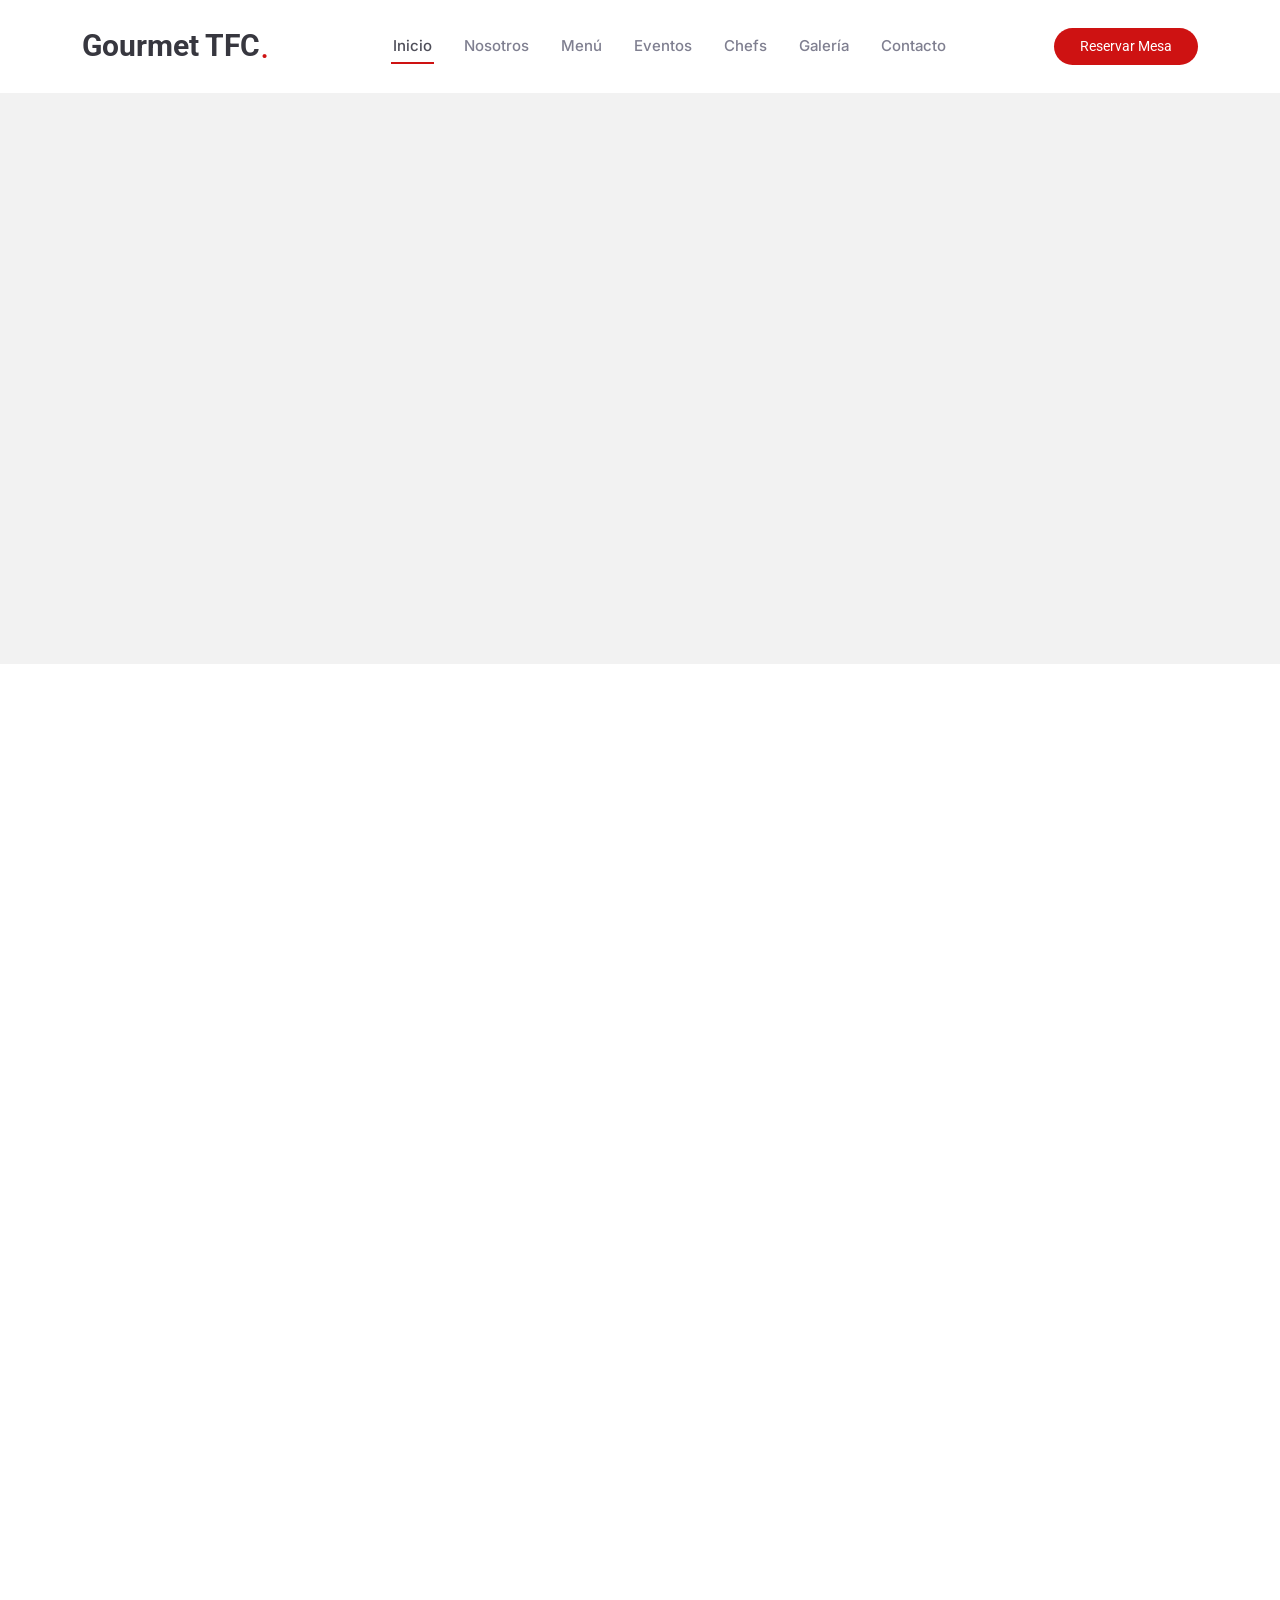
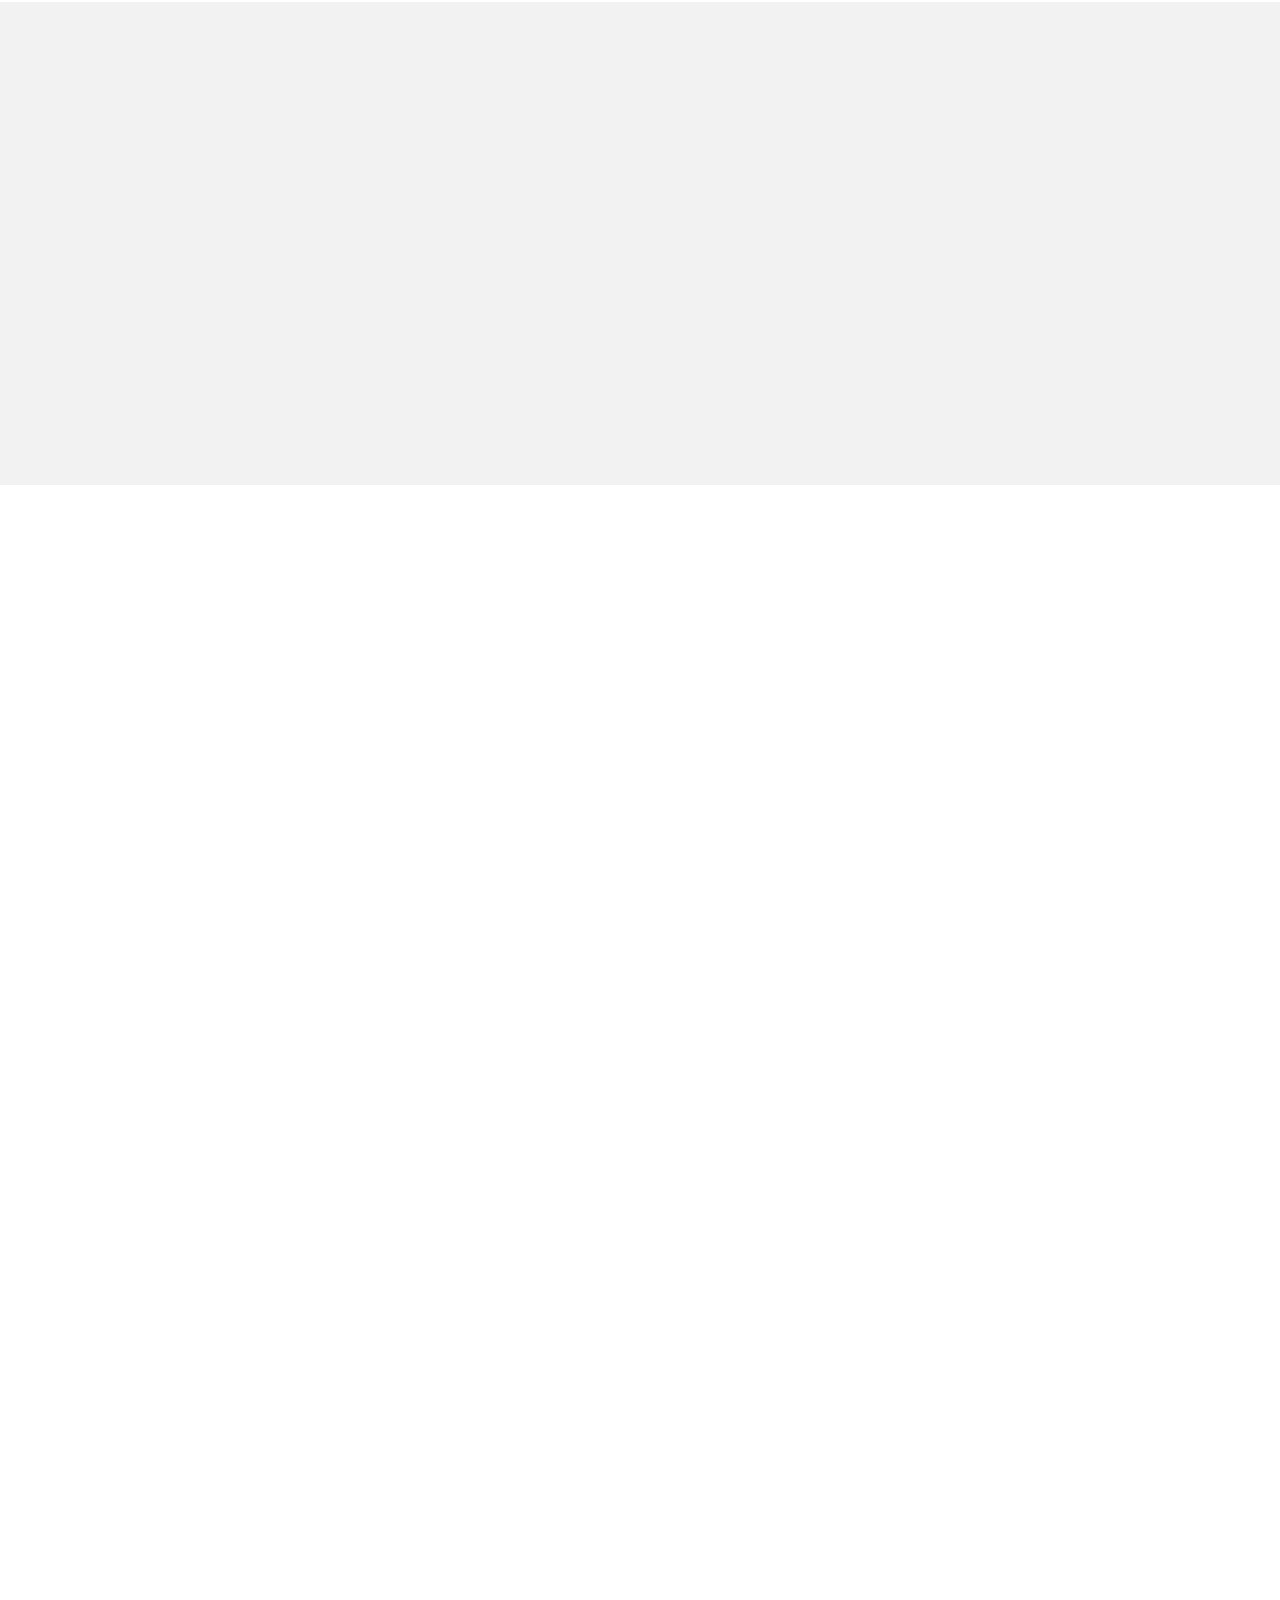
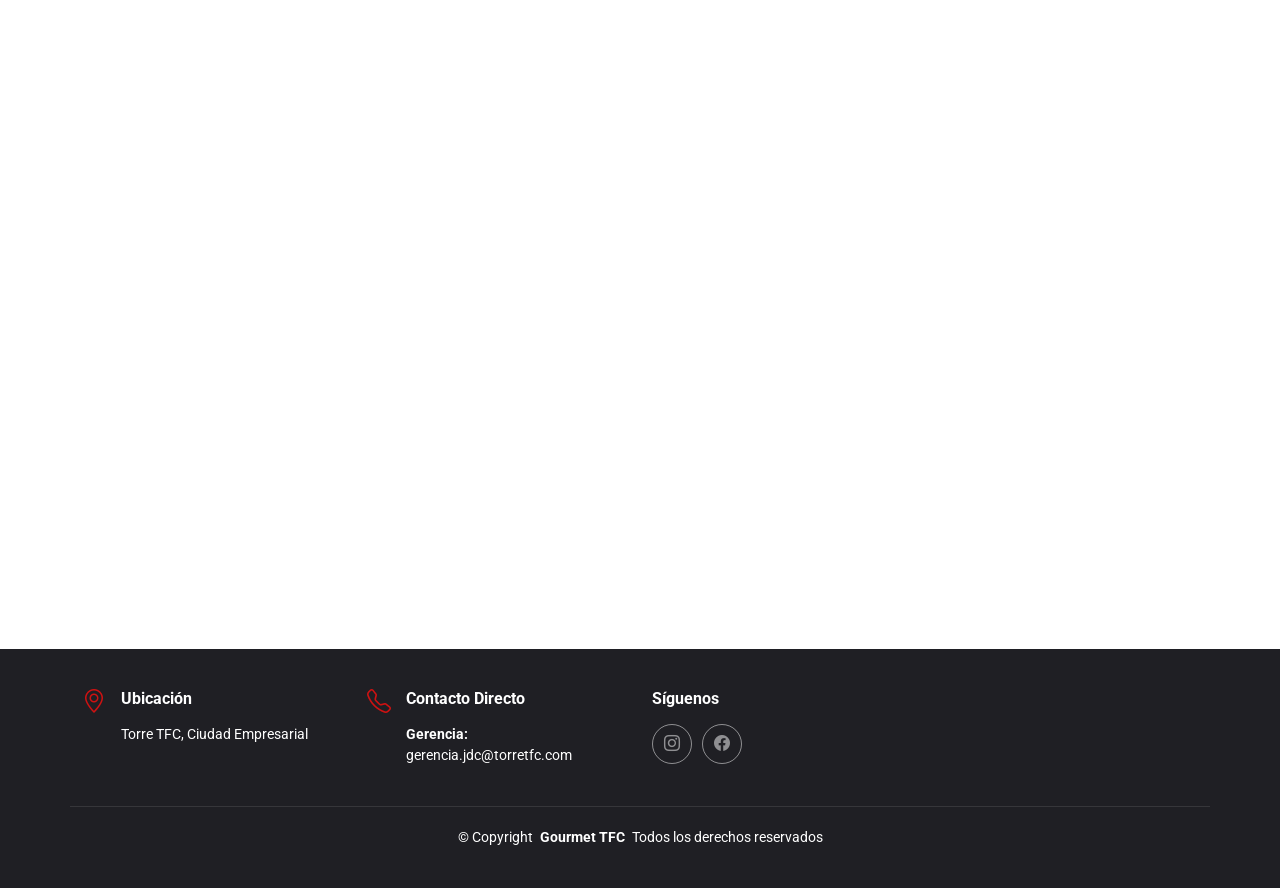
==== FRANKLIN/Yummy/Index.html @ 508ca96a "Clase 1 Nivel 1" ====
<!DOCTYPE html>
<html lang="es">

<head>
  <meta charset="utf-8">
  <meta content="width=device-width, initial-scale=1.0" name="viewport">
  <title>Restaurante Gourmet - Torre TFC</title>
  <meta name="description" content="Experiencia gastronómica exclusiva en la Torre TFC">
  <meta name="keywords" content="restaurante, gourmet, torre tfc, cena, eventos">

  <link href="assets/img/favicon.png" rel="icon">
  <link href="assets/img/apple-touch-icon.png" rel="apple-touch-icon">

  <link href="https://fonts.googleapis.com" rel="preconnect">
  <link href="https://fonts.gstatic.com" rel="preconnect" crossorigin>
  <link href="https://fonts.googleapis.com/css2?family=Roboto:ital,wght@0,100;0,300;0,400;0,500;0,700;0,900;1,100;1,300;1,400;1,500;1,700;1,900&family=Inter:wght@100;200;300;400;500;600;700;800;900&family=Amatic+SC:wght@400;700&display=swap" rel="stylesheet">

  <link href="assets/vendor/bootstrap/css/bootstrap.min.css" rel="stylesheet">
  <link href="assets/vendor/bootstrap-icons/bootstrap-icons.css" rel="stylesheet">
  <link href="assets/vendor/aos/aos.css" rel="stylesheet">
  <link href="assets/vendor/glightbox/css/glightbox.min.css" rel="stylesheet">
  <link href="assets/vendor/swiper/swiper-bundle.min.css" rel="stylesheet">

  <link href="assets/css/main.css" rel="stylesheet">
</head>

<body class="index-page">

  <header id="header" class="header d-flex align-items-center sticky-top">
    <div class="container position-relative d-flex align-items-center justify-content-between">

      <a href="index.html" class="logo d-flex align-items-center me-auto me-xl-0">
        <h1 class="sitename">Gourmet TFC</h1>
        <span>.</span>
      </a>

      <nav id="navmenu" class="navmenu">
        <ul>
          <li><a href="#hero" class="active">Inicio<br></a></li>
          <li><a href="#about">Nosotros</a></li>
          <li><a href="#menu">Menú</a></li>
          <li><a href="#events">Eventos</a></li>
          <li><a href="#chefs">Chefs</a></li>
          <li><a href="#gallery">Galería</a></li>
          <li><a href="#contact">Contacto</a></li>
        </ul>
        <i class="mobile-nav-toggle d-xl-none bi bi-list"></i>
      </nav>

      <a class="btn-getstarted" href="#book-a-table">Reservar Mesa</a>

    </div>
  </header>

  <main class="main">

    <section id="hero" class="hero section light-background">
      <div class="container">
        <div class="row gy-4 justify-content-center justify-content-lg-between">
          <div class="col-lg-5 order-2 order-lg-1 d-flex flex-column justify-content-center">
            <h1 data-aos="fade-up">Saborea la Perfección<br>en cada Bocado</h1>
            <p data-aos="fade-up" data-aos-delay="100">Descubre una experiencia gastronómica donde los ingredientes frescos se transforman en arte culinario para tu paladar.</p>
            <div class="d-flex" data-aos="fade-up" data-aos-delay="200">
              <a href="#book-a-table" class="btn-get-started">Reserva Ahora</a>
              <a href="https://www.youtube.com/watch?v=Y7f98aduVJ8" class="glightbox btn-watch-video d-flex align-items-center"><i class="bi bi-play-circle"></i><span>Ver Experiencia</span></a>
            </div>
          </div>
          <div class="col-lg-5 order-1 order-lg-2 hero-img" data-aos="zoom-out">
            <img src="assets/img/hero-img.png" class="img-fluid animated" alt="Plato Principal">
          </div>
        </div>
      </div>
    </section>

    <section id="about" class="about section">
      <div class="container section-title" data-aos="fade-up">
        <h2>Nosotros</h2>
        <p><span>Conoce más</span> <span class="description-title">Sobre Gourmet TFC</span></p>
      </div>

      <div class="container">
        <div class="row gy-4">
          <div class="col-lg-7" data-aos="fade-up" data-aos-delay="100">
            <img src="assets/img/about.jpg" class="img-fluid mb-4" alt="Interior Restaurante">
            <div class="book-a-table">
              <h3>Reservas Directas</h3>
              <p>+1 5589 55488 55</p>
            </div>
          </div>
          <div class="col-lg-5" data-aos="fade-up" data-aos-delay="250">
            <div class="content ps-0 ps-lg-5">
              <p class="fst-italic">
                Ubicados en el corazón de la Torre TFC, ofrecemos una fusión única de técnica tradicional y creatividad moderna.
              </p>
              <ul>
                <li><i class="bi bi-check-circle-fill"></i> <span>Ingredientes orgánicos de proveedores locales seleccionados.</span></li>
                <li><i class="bi bi-check-circle-fill"></i> <span>Ambiente exclusivo con vista panorámica a la ciudad.</span></li>
                <li><i class="bi bi-check-circle-fill"></i> <span>Protocolos de seguridad y privacidad garantizados para ejecutivos.</span></li>
              </ul>
              <p>
                Cada plato es una historia escrita por nuestros chefs, diseñada para elevar tus sentidos y convertir una comida ordinaria en un recuerdo inolvidable.
              </p>
              <div class="position-relative mt-4">
                <img src="assets/img/about-2.jpg" class="img-fluid" alt="">
                <a href="https://www.youtube.com/watch?v=Y7f98aduVJ8" class="glightbox pulsating-play-btn"></a>
              </div>
            </div>
          </div>
        </div>
      </div>
    </section>

    <section id="why-us" class="why-us section light-background">
      <div class="container">
        <div class="row gy-4">
          <div class="col-lg-4" data-aos="fade-up" data-aos-delay="100">
            <div class="why-box">
              <h3>¿Por qué Gourmet TFC?</h3>
              <p>
                No solo servimos comida; creamos momentos. Nuestra ubicación estratégica y nuestro compromiso con la excelencia nos convierten en el referente gastronómico de la zona.
              </p>
              <div class="text-center">
                <a href="#" class="more-btn"><span>Nuestra Historia</span> <i class="bi bi-chevron-right"></i></a>
              </div>
            </div>
          </div>

          <div class="col-lg-8 d-flex align-items-stretch">
            <div class="row gy-4" data-aos="fade-up" data-aos-delay="200">
              <div class="col-xl-4">
                <div class="icon-box d-flex flex-column justify-content-center align-items-center">
                  <i class="bi bi-clipboard-data"></i>
                  <h4>Cortes Premium</h4>
                  <p>Selección rigurosa de carnes con procesos de maduración controlados.</p>
                </div>
              </div>
              <div class="col-xl-4" data-aos="fade-up" data-aos-delay="300">
                <div class="icon-box d-flex flex-column justify-content-center align-items-center">
                  <i class="bi bi-gem"></i>
                  <h4>Servicio VIP</h4>
                  <p>Atención personalizada para altos ejecutivos y eventos privados.</p>
                </div>
              </div>
              <div class="col-xl-4" data-aos="fade-up" data-aos-delay="400">
                <div class="icon-box d-flex flex-column justify-content-center align-items-center">
                  <i class="bi bi-inboxes"></i>
                  <h4>Cava Exclusiva</h4>
                  <p>Maridaje perfecto con etiquetas nacionales e internacionales.</p>
                </div>
              </div>
            </div>
          </div>
        </div>
      </div>
    </section>

    <section id="menu" class="menu section">
      <div class="container section-title" data-aos="fade-up">
        <h2>Nuestro Menú</h2>
        <p><span>Explora el</span> <span class="description-title">Sabor Gourmet</span></p>
      </div>

      <div class="container">
        <ul class="nav nav-tabs d-flex justify-content-center" data-aos="fade-up" data-aos-delay="100">
          <li class="nav-item">
            <a class="nav-link active show" data-bs-toggle="tab" data-bs-target="#menu-starters"><h4>Entradas</h4></a>
          </li>
          <li class="nav-item">
            <a class="nav-link" data-bs-toggle="tab" data-bs-target="#menu-lunch"><h4>Almuerzos</h4></a>
          </li>
          <li class="nav-item">
            <a class="nav-link" data-bs-toggle="tab" data-bs-target="#menu-dinner"><h4>Cenas</h4></a>
          </li>
        </ul>

        <div class="tab-content" data-aos="fade-up" data-aos-delay="200">
          <div class="tab-pane fade active show" id="menu-starters">
            <div class="tab-header text-center">
              <p>Menú</p>
              <h3>Entradas de Autor</h3>
            </div>
            <div class="row gy-5">
              <div class="col-lg-4 menu-item">
                <a href="assets/img/menu/menu-item-1.png" class="glightbox"><img src="assets/img/menu/menu-item-1.png" class="menu-img img-fluid" alt=""></a>
                <h4>Carpaccio de Trufa</h4>
                <p class="ingredients">Finas láminas de res, aceite de trufa, parmesano.</p>
                <p class="price">$15.95</p>
              </div>
              <div class="col-lg-4 menu-item">
                <a href="assets/img/menu/menu-item-2.png" class="glightbox"><img src="assets/img/menu/menu-item-2.png" class="menu-img img-fluid" alt=""></a>
                <h4>Ceviche TFC</h4>
                <p class="ingredients">Pesca del día, leche de tigre, camote glaseado.</p>
                <p class="price">$18.95</p>
              </div>
              <div class="col-lg-4 menu-item">
                <a href="assets/img/menu/menu-item-3.png" class="glightbox"><img src="assets/img/menu/menu-item-3.png" class="menu-img img-fluid" alt=""></a>
                <h4>Burrata Caprese</h4>
                <p class="ingredients">Tomates cherry, albahaca fresca, reducción de balsámico.</p>
                <p class="price">$14.50</p>
              </div>
            </div>
          </div>
          </div>
      </div>
    </section>

    <section id="events" class="events section">
      <div class="container-fluid" data-aos="fade-up" data-aos-delay="100">
        <div class="swiper init-swiper">
          <script type="application/json" class="swiper-config">
            {
              "loop": true,
              "speed": 600,
              "autoplay": { "delay": 5000 },
              "slidesPerView": "auto",
              "pagination": { "el": ".swiper-pagination", "type": "bullets", "clickable": true },
              "breakpoints": { "320": { "slidesPerView": 1, "spaceBetween": 40 }, "1200": { "slidesPerView": 3, "spaceBetween": 1 } }
            }
          </script>
          <div class="swiper-wrapper">
            <div class="swiper-slide event-item d-flex flex-column justify-content-end" style="background-image: url(assets/img/events-1.jpg)">
              <h3>Cenas de Negocios</h3>
              <div class="price align-self-start">$150/pax</div>
              <p class="description">Privacidad total y menús ejecutivos diseñados para cerrar grandes acuerdos.</p>
            </div>
            <div class="swiper-slide event-item d-flex flex-column justify-content-end" style="background-image: url(assets/img/events-2.jpg)">
              <h3>Eventos Privados</h3>
              <div class="price align-self-start">$500/base</div>
              <p class="description">Alquiler de salones exclusivos para celebraciones personales o lanzamientos de marca.</p>
            </div>
          </div>
          <div class="swiper-pagination"></div>
        </div>
      </div>
    </section>

    <section id="book-a-table" class="book-a-table section">
      <div class="container section-title" data-aos="fade-up">
        <h2>Reservas</h2>
        <p><span>Asegura tu</span> <span class="description-title">Lugar con Nosotros</span></p>
      </div>

      <div class="container">
        <div class="row g-0" data-aos="fade-up" data-aos-delay="100">
          <div class="col-lg-4 reservation-img" style="background-image: url(assets/img/reservation.jpg);"></div>
          <div class="col-lg-8 d-flex align-items-center reservation-form-bg" data-aos="fade-up" data-aos-delay="200">
            <form action="mailto:gerencia.jdc@torretfc.com" method="post" enctype="text/plain" class="php-email-form">
              <div class="row gy-4">
                <div class="col-lg-4 col-md-6">
                  <input type="text" name="nombre" class="form-control" placeholder="Tu Nombre" required>
                </div>
                <div class="col-lg-4 col-md-6">
                  <input type="email" class="form-control" name="email" placeholder="Tu Correo" required>
                </div>
                <div class="col-lg-4 col-md-6">
                  <input type="text" class="form-control" name="telefono" placeholder="Tu Teléfono" required>
                </div>
                <div class="col-lg-4 col-md-6">
                  <input type="date" name="fecha" class="form-control" required>
                </div>
                <div class="col-lg-4 col-md-6">
                  <input type="time" class="form-control" name="hora" required>
                </div>
                <div class="col-lg-4 col-md-6">
                  <input type="number" class="form-control" name="personas" placeholder="# Personas" required>
                </div>
              </div>
              <div class="form-group mt-3">
                <textarea class="form-control" name="mensaje" rows="5" placeholder="Observaciones especiales"></textarea>
              </div>
              <div class="text-center mt-3">
                <button type="submit">Confirmar Reserva</button>
              </div>
            </form>
          </div>
        </div>
      </div>
    </section>

    <section id="contact" class="contact section">
      <div class="container section-title" data-aos="fade-up">
        <h2>Contacto</h2>
        <p><span>¿Necesitas ayuda?</span> <span class="description-title">Contáctanos</span></p>
      </div>

      <div class="container" data-aos="fade-up" data-aos-delay="100">
        <div class="mb-5">
          <iframe style="width: 100%; height: 400px;" src="https://www.google.com/maps/embed?pb=!1m18!1m12!1m3!1d3151.835434509374!2d-122.4194155!3d37.7749295!2m3!1f0!2f0!3f0!3m2!1i1024!2i768!4f13.1!3m3!1m2!1s0x8085809c6c8f4459%3A0xb10ed6d9b5050fa5!2sTorre+TFC!5e0!3m2!1sen!2sus!4v1567890123456" frameborder="0" allowfullscreen=""></iframe>
        </div>

        <div class="row gy-4">
          <div class="col-md-6">
            <div class="info-item d-flex align-items-center" data-aos="fade-up" data-aos-delay="200">
              <i class="icon bi bi-geo-alt flex-shrink-0"></i>
              <div>
                <h3>Dirección</h3>
                <p>Torre TFC, Nivel Ejecutivo, Calle Principal 123</p>
              </div>
            </div>
          </div>
          <div class="col-md-6">
            <div class="info-item d-flex align-items-center" data-aos="fade-up" data-aos-delay="300">
              <i class="icon bi bi-telephone flex-shrink-0"></i>
              <div>
                <h3>Llámanos</h3>
                <p>+1 5589 55488 55</p>
              </div>
            </div>
          </div>
          <div class="col-md-6">
            <div class="info-item d-flex align-items-center" data-aos="fade-up" data-aos-delay="400">
              <i class="icon bi bi-envelope flex-shrink-0"></i>
              <div>
                <h3>Correos Electrónicos</h3>
                <p>Atención: gerencia.jdc@torretfc.com<br>Accesos: seguridad.jdc@torretfc.com</p>
              </div>
            </div>
          </div>
          <div class="col-md-6">
            <div class="info-item d-flex align-items-center" data-aos="fade-up" data-aos-delay="500">
              <i class="icon bi bi-clock flex-shrink-0"></i>
              <div>
                <h3>Horarios de Apertura</h3>
                <p><strong>Lun-Sáb:</strong> 11AM - 11PM; <strong>Domingo:</strong> Cerrado</p>
              </div>
            </div>
          </div>
        </div>
      </div>
    </section>

  </main>

  <footer id="footer" class="footer dark-background">
    <div class="container">
      <div class="row gy-3">
        <div class="col-lg-3 col-md-6 d-flex">
          <i class="bi bi-geo-alt icon"></i>
          <div>
            <h4>Ubicación</h4>
            <p>Torre TFC, Ciudad Empresarial</p>
          </div>
        </div>
        <div class="col-lg-3 col-md-6 d-flex">
          <i class="bi bi-telephone icon"></i>
          <div>
            <h4>Contacto Directo</h4>
            <p><strong>Gerencia:</strong> gerencia.jdc@torretfc.com</p>
          </div>
        </div>
        <div class="col-lg-3 col-md-6">
          <h4>Síguenos</h4>
          <div class="social-links d-flex">
            <a href="#" class="instagram"><i class="bi bi-instagram"></i></a>
            <a href="#" class="facebook"><i class="bi bi-facebook"></i></a>
          </div>
        </div>
      </div>
    </div>
    <div class="container copyright text-center mt-4">
      <p>© <span>Copyright</span> <strong class="px-1 sitename">Gourmet TFC</strong> <span>Todos los derechos reservados</span></p>
    </div>
  </footer>

  <script src="assets/vendor/bootstrap/js/bootstrap.bundle.min.js"></script>
  <script src="assets/vendor/aos/aos.js"></script>
  <script src="assets/vendor/glightbox/js/glightbox.min.js"></script>
  <script src="assets/vendor/swiper/swiper-bundle.min.js"></script>
  <script src="assets/js/main.js"></script>

</body>
</html>
---- FRANKLIN/Yummy/assets/css/main.css ----
/**
* Template Name: Yummy
* Template URL: https://bootstrapmade.com/yummy-bootstrap-restaurant-website-template/
* Updated: Aug 07 2024 with Bootstrap v5.3.3
* Author: BootstrapMade.com
* License: https://bootstrapmade.com/license/
*/

/*--------------------------------------------------------------
# Font & Color Variables
# Help: https://bootstrapmade.com/color-system/
--------------------------------------------------------------*/
/* Fonts */
:root {
  --default-font: "Roboto",  system-ui, -apple-system, "Segoe UI", Roboto, "Helvetica Neue", Arial, "Noto Sans", "Liberation Sans", sans-serif, "Apple Color Emoji", "Segoe UI Emoji", "Segoe UI Symbol", "Noto Color Emoji";
  --heading-font: "Amatic SC",  sans-serif;
  --nav-font: "Inter",  sans-serif;
}

/* Global Colors - The following color variables are used throughout the website. Updating them here will change the color scheme of the entire website */
:root { 
  --background-color: #ffffff; /* Background color for the entire website, including individual sections */
  --default-color: #212529; /* Default color used for the majority of the text content across the entire website */
  --heading-color: #37373f; /* Color for headings, subheadings and title throughout the website */
  --accent-color: #ce1212; /* Accent color that represents your brand on the website. It's used for buttons, links, and other elements that need to stand out */
  --surface-color: #ffffff; /* The surface color is used as a background of boxed elements within sections, such as cards, icon boxes, or other elements that require a visual separation from the global background. */
  --contrast-color: #ffffff; /* Contrast color for text, ensuring readability against backgrounds of accent, heading, or default colors. */
}

/* Nav Menu Colors - The following color variables are used specifically for the navigation menu. They are separate from the global colors to allow for more customization options */
:root {
  --nav-color: #7f7f90;  /* The default color of the main navmenu links */
  --nav-hover-color: #ce1212; /* Applied to main navmenu links when they are hovered over or active */
  --nav-mobile-background-color: #ffffff; /* Used as the background color for mobile navigation menu */
  --nav-dropdown-background-color: #ffffff; /* Used as the background color for dropdown items that appear when hovering over primary navigation items */
  --nav-dropdown-color: #7f7f90; /* Used for navigation links of the dropdown items in the navigation menu. */
  --nav-dropdown-hover-color: #ce1212; /* Similar to --nav-hover-color, this color is applied to dropdown navigation links when they are hovered over. */
}

/* Color Presets - These classes override global colors when applied to any section or element, providing reuse of the sam color scheme. */

.light-background {
  --background-color: #f2f2f2;
  --surface-color: #ffffff;
}

.dark-background {
  --background-color: #1f1f24;
  --default-color: #ffffff;
  --heading-color: #ffffff;
  --surface-color: #37373f;
  --contrast-color: #ffffff;
}

/* Smooth scroll */
:root {
  scroll-behavior: smooth;
}

/*--------------------------------------------------------------
# General Styling & Shared Classes
--------------------------------------------------------------*/
body {
  color: var(--default-color);
  background-color: var(--background-color);
  font-family: var(--default-font);
}

a {
  color: var(--accent-color);
  text-decoration: none;
  transition: 0.3s;
}

a:hover {
  color: color-mix(in srgb, var(--accent-color), transparent 25%);
  text-decoration: none;
}

h1,
h2,
h3,
h4,
h5,
h6 {
  color: var(--heading-color);
  font-family: var(--heading-font);
}

/* Pulsating Play Button
------------------------------*/
.pulsating-play-btn {
  width: 94px;
  height: 94px;
  background: radial-gradient(var(--accent-color) 50%, color-mix(in srgb, var(--accent-color), transparent 75%) 52%);
  border-radius: 50%;
  display: block;
  position: relative;
  overflow: hidden;
}

.pulsating-play-btn:before {
  content: "";
  position: absolute;
  width: 120px;
  height: 120px;
  animation-delay: 0s;
  animation: pulsate-play-btn 2s;
  animation-direction: forwards;
  animation-iteration-count: infinite;
  animation-timing-function: steps;
  opacity: 1;
  border-radius: 50%;
  border: 5px solid color-mix(in srgb, var(--accent-color), transparent 30%);
  top: -15%;
  left: -15%;
  background: rgba(198, 16, 0, 0);
}

.pulsating-play-btn:after {
  content: "";
  position: absolute;
  left: 50%;
  top: 50%;
  transform: translateX(-40%) translateY(-50%);
  width: 0;
  height: 0;
  border-top: 10px solid transparent;
  border-bottom: 10px solid transparent;
  border-left: 15px solid #fff;
  z-index: 100;
  transition: all 400ms cubic-bezier(0.55, 0.055, 0.675, 0.19);
}

.pulsating-play-btn:hover:before {
  content: "";
  position: absolute;
  left: 50%;
  top: 50%;
  transform: translateX(-40%) translateY(-50%);
  width: 0;
  height: 0;
  border: none;
  border-top: 10px solid transparent;
  border-bottom: 10px solid transparent;
  border-left: 15px solid #fff;
  z-index: 200;
  animation: none;
  border-radius: 0;
}

.pulsating-play-btn:hover:after {
  border-left: 15px solid var(--accent-color);
  transform: scale(20);
}

@keyframes pulsate-play-btn {
  0% {
    transform: scale(0.6, 0.6);
    opacity: 1;
  }

  100% {
    transform: scale(1, 1);
    opacity: 0;
  }
}

/* PHP Email Form Messages
------------------------------*/
.php-email-form .error-message {
  display: none;
  background: #df1529;
  color: #ffffff;
  text-align: left;
  padding: 15px;
  margin-bottom: 24px;
  font-weight: 600;
}

.php-email-form .sent-message {
  display: none;
  color: #ffffff;
  background: #059652;
  text-align: center;
  padding: 15px;
  margin-bottom: 24px;
  font-weight: 600;
}

.php-email-form .loading {
  display: none;
  background: var(--surface-color);
  text-align: center;
  padding: 15px;
  margin-bottom: 24px;
}

.php-email-form .loading:before {
  content: "";
  display: inline-block;
  border-radius: 50%;
  width: 24px;
  height: 24px;
  margin: 0 10px -6px 0;
  border: 3px solid var(--accent-color);
  border-top-color: var(--surface-color);
  animation: php-email-form-loading 1s linear infinite;
}

@keyframes php-email-form-loading {
  0% {
    transform: rotate(0deg);
  }

  100% {
    transform: rotate(360deg);
  }
}

/*--------------------------------------------------------------
# Global Header
--------------------------------------------------------------*/
.header {
  color: var(--default-color);
  background-color: var(--background-color);
  padding: 20px 0;
  transition: all 0.5s;
  z-index: 997;
}

.header .logo {
  line-height: 1;
}

.header .logo img {
  max-height: 36px;
  margin-right: 8px;
}

.header .logo h1 {
  font-size: 30px;
  margin: 0;
  font-weight: 700;
  color: var(--heading-color);
  font-family: var(--default-font);
}

.header .logo span {
  color: var(--accent-color);
  font-size: 36px;
}

.header .btn-getstarted,
.header .btn-getstarted:focus {
  color: var(--contrast-color);
  background: var(--accent-color);
  font-size: 14px;
  padding: 8px 26px;
  margin: 0;
  border-radius: 50px;
  transition: 0.3s;
}

.header .btn-getstarted:hover,
.header .btn-getstarted:focus:hover {
  color: var(--contrast-color);
  background: color-mix(in srgb, var(--accent-color), transparent 15%);
}

@media (max-width: 1200px) {
  .header .logo {
    order: 1;
  }

  .header .btn-getstarted {
    order: 2;
    margin: 0 15px 0 0;
    padding: 6px 20px;
  }

  .header .navmenu {
    order: 3;
  }
}

.scrolled .header {
  box-shadow: 0px 0 18px rgba(0, 0, 0, 0.1);
}

/*--------------------------------------------------------------
# Navigation Menu
--------------------------------------------------------------*/
/* Desktop Navigation */
@media (min-width: 1200px) {
  .navmenu {
    padding: 0;
  }

  .navmenu ul {
    margin: 0;
    padding: 0;
    display: flex;
    list-style: none;
    align-items: center;
  }

  .navmenu li {
    position: relative;
  }

  .navmenu>ul>li {
    white-space: nowrap;
    padding: 15px 14px;
  }

  .navmenu>ul>li:last-child {
    padding-right: 0;
  }

  .navmenu a,
  .navmenu a:focus {
    color: var(--nav-color);
    font-size: 15px;
    padding: 0 2px;
    font-family: var(--nav-font);
    font-weight: 500;
    display: flex;
    align-items: center;
    justify-content: space-between;
    white-space: nowrap;
    transition: 0.3s;
    position: relative;
  }

  .navmenu a i,
  .navmenu a:focus i {
    font-size: 12px;
    line-height: 0;
    margin-left: 5px;
    transition: 0.3s;
  }

  .navmenu>ul>li>a:before {
    content: "";
    position: absolute;
    height: 2px;
    bottom: -6px;
    left: 0;
    background-color: var(--nav-hover-color);
    visibility: hidden;
    width: 0px;
    transition: all 0.3s ease-in-out 0s;
  }

  .navmenu a:hover:before,
  .navmenu li:hover>a:before,
  .navmenu .active:before {
    visibility: visible;
    width: 100%;
  }

  .navmenu li:hover>a,
  .navmenu .active,
  .navmenu .active:focus {
    color: color-mix(in srgb, var(--nav-color) 80%, black 50%);
  }

  .navmenu .dropdown ul {
    margin: 0;
    padding: 10px 0;
    background: var(--nav-dropdown-background-color);
    display: block;
    position: absolute;
    visibility: hidden;
    left: 14px;
    top: 130%;
    opacity: 0;
    transition: 0.3s;
    border-radius: 4px;
    z-index: 99;
    box-shadow: 0px 0px 30px rgba(0, 0, 0, 0.1);
  }

  .navmenu .dropdown ul li {
    min-width: 200px;
  }

  .navmenu .dropdown ul a {
    padding: 10px 20px;
    font-size: 15px;
    text-transform: none;
    color: var(--nav-dropdown-color);
  }

  .navmenu .dropdown ul a i {
    font-size: 12px;
  }

  .navmenu .dropdown ul a:hover,
  .navmenu .dropdown ul .active:hover,
  .navmenu .dropdown ul li:hover>a {
    color: var(--nav-dropdown-hover-color);
  }

  .navmenu .dropdown:hover>ul {
    opacity: 1;
    top: 100%;
    visibility: visible;
  }

  .navmenu .dropdown .dropdown ul {
    top: 0;
    left: -90%;
    visibility: hidden;
  }

  .navmenu .dropdown .dropdown:hover>ul {
    opacity: 1;
    top: 0;
    left: -100%;
    visibility: visible;
  }
}

/* Mobile Navigation */
@media (max-width: 1199px) {
  .mobile-nav-toggle {
    color: var(--nav-color);
    font-size: 28px;
    line-height: 0;
    margin-right: 10px;
    cursor: pointer;
    transition: color 0.3s;
  }

  .navmenu {
    padding: 0;
    z-index: 9997;
  }

  .navmenu ul {
    display: none;
    list-style: none;
    position: absolute;
    inset: 60px 20px 20px 20px;
    padding: 10px 0;
    margin: 0;
    border-radius: 6px;
    background-color: var(--nav-mobile-background-color);
    border: 1px solid color-mix(in srgb, var(--default-color), transparent 90%);
    box-shadow: none;
    overflow-y: auto;
    transition: 0.3s;
    z-index: 9998;
  }

  .navmenu a,
  .navmenu a:focus {
    color: var(--nav-dropdown-color);
    padding: 10px 20px;
    font-family: var(--nav-font);
    font-size: 17px;
    font-weight: 500;
    display: flex;
    align-items: center;
    justify-content: space-between;
    white-space: nowrap;
    transition: 0.3s;
  }

  .navmenu a i,
  .navmenu a:focus i {
    font-size: 12px;
    line-height: 0;
    margin-left: 5px;
    width: 30px;
    height: 30px;
    display: flex;
    align-items: center;
    justify-content: center;
    border-radius: 50%;
    transition: 0.3s;
    background-color: color-mix(in srgb, var(--accent-color), transparent 90%);
  }

  .navmenu a i:hover,
  .navmenu a:focus i:hover {
    background-color: var(--accent-color);
    color: var(--contrast-color);
  }

  .navmenu a:hover,
  .navmenu .active,
  .navmenu .active:focus {
    color: var(--nav-dropdown-hover-color);
  }

  .navmenu .active i,
  .navmenu .active:focus i {
    background-color: var(--accent-color);
    color: var(--contrast-color);
    transform: rotate(180deg);
  }

  .navmenu .dropdown ul {
    position: static;
    display: none;
    z-index: 99;
    padding: 10px 0;
    margin: 10px 20px;
    background-color: var(--nav-dropdown-background-color);
    transition: all 0.5s ease-in-out;
  }

  .navmenu .dropdown ul ul {
    background-color: rgba(33, 37, 41, 0.1);
  }

  .navmenu .dropdown>.dropdown-active {
    display: block;
    background-color: rgba(33, 37, 41, 0.03);
  }

  .mobile-nav-active {
    overflow: hidden;
  }

  .mobile-nav-active .mobile-nav-toggle {
    color: #fff;
    position: absolute;
    font-size: 32px;
    top: 15px;
    right: 15px;
    margin-right: 0;
    z-index: 9999;
  }

  .mobile-nav-active .navmenu {
    position: fixed;
    overflow: hidden;
    inset: 0;
    background: rgba(33, 37, 41, 0.8);
    transition: 0.3s;
  }

  .mobile-nav-active .navmenu>ul {
    display: block;
  }
}

/*--------------------------------------------------------------
# Global Footer
--------------------------------------------------------------*/
.footer {
  --heading-font: var(--default-font);
  color: var(--default-color);
  background-color: var(--background-color);
  font-size: 14px;
  padding: 40px 0;
  position: relative;
}

.footer .icon {
  color: var(--accent-color);
  margin-right: 15px;
  font-size: 24px;
  line-height: 0;
}

.footer h4 {
  font-size: 16px;
  font-weight: 700;
  margin-bottom: 15px;
}

.footer .address p {
  margin-bottom: 0px;
}

.footer .social-links a {
  display: flex;
  align-items: center;
  justify-content: center;
  width: 40px;
  height: 40px;
  border-radius: 50%;
  border: 1px solid color-mix(in srgb, var(--default-color), transparent 50%);
  font-size: 16px;
  color: color-mix(in srgb, var(--default-color), transparent 50%);
  margin-right: 10px;
  transition: 0.3s;
}

.footer .social-links a:hover {
  color: var(--accent-color);
  border-color: var(--accent-color);
}

.footer .copyright {
  padding-top: 20px;
  border-top: 1px solid color-mix(in srgb, var(--default-color), transparent 90%);
}

.footer .copyright p {
  margin-bottom: 0;
}

.footer .credits {
  margin-top: 5px;
  font-size: 13px;
}

/*--------------------------------------------------------------
# Preloader
--------------------------------------------------------------*/
#preloader {
  position: fixed;
  inset: 0;
  z-index: 9999;
  overflow: hidden;
  background-color: var(--background-color);
  transition: all 0.6s ease-out;
  width: 100%;
  height: 100vh;
}

#preloader:before,
#preloader:after {
  content: "";
  position: absolute;
  border: 4px solid var(--accent-color);
  border-radius: 50%;
  animation: animate-preloader 2s cubic-bezier(0, 0.2, 0.8, 1) infinite;
}

#preloader:after {
  animation-delay: -0.5s;
}

@keyframes animate-preloader {
  0% {
    width: 10px;
    height: 10px;
    top: calc(50% - 5px);
    left: calc(50% - 5px);
    opacity: 1;
  }

  100% {
    width: 72px;
    height: 72px;
    top: calc(50% - 36px);
    left: calc(50% - 36px);
    opacity: 0;
  }
}

/*--------------------------------------------------------------
# Scroll Top Button
--------------------------------------------------------------*/
.scroll-top {
  position: fixed;
  visibility: hidden;
  opacity: 0;
  right: 15px;
  bottom: -15px;
  z-index: 99999;
  background-color: var(--accent-color);
  width: 44px;
  height: 44px;
  border-radius: 50px;
  transition: all 0.4s;
}

.scroll-top i {
  font-size: 24px;
  color: var(--contrast-color);
  line-height: 0;
}

.scroll-top:hover {
  background-color: color-mix(in srgb, var(--accent-color), transparent 20%);
  color: var(--contrast-color);
}

.scroll-top.active {
  visibility: visible;
  opacity: 1;
  bottom: 15px;
}

/*--------------------------------------------------------------
# Disable aos animation delay on mobile devices
--------------------------------------------------------------*/
@media screen and (max-width: 768px) {
  [data-aos-delay] {
    transition-delay: 0 !important;
  }
}

/*--------------------------------------------------------------
# Global Page Titles & Breadcrumbs
--------------------------------------------------------------*/
.page-title {
  --background-color: color-mix(in srgb, var(--default-color), transparent 96%);
  color: var(--default-color);
  background-color: var(--background-color);
  padding: 120px 0;
  text-align: center;
  position: relative;
}

.page-title h1 {
  font-size: 42px;
  font-weight: 400;
  margin-bottom: 10px;
  font-family: var(--default-font);
}

.page-title .breadcrumbs ol {
  display: flex;
  flex-wrap: wrap;
  list-style: none;
  justify-content: center;
  padding: 0;
  margin: 0;
  font-size: 16px;
  font-weight: 400;
}

.page-title .breadcrumbs ol li+li {
  padding-left: 10px;
}

.page-title .breadcrumbs ol li+li::before {
  content: "/";
  display: inline-block;
  padding-right: 10px;
  color: color-mix(in srgb, var(--default-color), transparent 70%);
}

/*--------------------------------------------------------------
# Global Sections
--------------------------------------------------------------*/
section,
.section {
  color: var(--default-color);
  background-color: var(--background-color);
  padding: 60px 0;
  scroll-margin-top: 92px;
  overflow: clip;
}

@media (max-width: 1199px) {

  section,
  .section {
    scroll-margin-top: 56px;
  }
}

/*--------------------------------------------------------------
# Global Section Titles
--------------------------------------------------------------*/
.section-title {
  text-align: center;
  padding-bottom: 60px;
  position: relative;
}

.section-title h2 {
  font-size: 13px;
  letter-spacing: 1px;
  font-weight: 400;
  padding: 0;
  margin: 0;
  color: color-mix(in srgb, var(--default-color), transparent 50%);
  display: inline-block;
  text-transform: uppercase;
  font-family: var(--default-font);
}

.section-title p {
  color: var(--heading-color);
  margin: 10px 0 0 0;
  font-size: 48px;
  font-weight: 500;
  font-family: var(--heading-font);
}

.section-title p .description-title {
  color: var(--accent-color);
}

/*--------------------------------------------------------------
# Hero Section
--------------------------------------------------------------*/
.hero {
  width: 100%;
  min-height: 60vh;
  position: relative;
  padding: 60px 0;
  display: flex;
  align-items: center;
}

.hero h1 {
  margin: 0;
  font-size: 64px;
  font-weight: 700;
}

.hero p {
  color: color-mix(in srgb, var(--default-color), transparent 30%);
  margin: 5px 0 30px 0;
  font-size: 20px;
  font-weight: 400;
}

.hero .btn-get-started {
  color: var(--contrast-color);
  background: var(--accent-color);
  font-weight: 400;
  font-size: 15px;
  letter-spacing: 1px;
  display: inline-block;
  padding: 10px 28px 12px 28px;
  border-radius: 50px;
  transition: 0.5s;
  box-shadow: 0 8px 28px rgba(0, 0, 0, 0.1);
}

.hero .btn-get-started:hover {
  color: var(--contrast-color);
  background: color-mix(in srgb, var(--accent-color), transparent 15%);
  box-shadow: 0 8px 28px rgba(0, 0, 0, 0.1);
}

.hero .btn-watch-video {
  font-size: 16px;
  transition: 0.5s;
  margin-left: 25px;
  color: var(--default-color);
  font-weight: 500;
}

.hero .btn-watch-video i {
  color: var(--accent-color);
  font-size: 32px;
  transition: 0.3s;
  line-height: 0;
  margin-right: 8px;
}

.hero .btn-watch-video:hover {
  color: var(--accent-color);
}

.hero .btn-watch-video:hover i {
  color: color-mix(in srgb, var(--accent-color), transparent 15%);
}

.hero .animated {
  animation: up-down 2s ease-in-out infinite alternate-reverse both;
}

@media (max-width: 640px) {
  .hero h1 {
    font-size: 28px;
    line-height: 36px;
  }

  .hero p {
    font-size: 18px;
    line-height: 24px;
    margin-bottom: 30px;
  }

  .hero .btn-get-started,
  .hero .btn-watch-video {
    font-size: 13px;
  }
}

@keyframes up-down {
  0% {
    transform: translateY(10px);
  }

  100% {
    transform: translateY(-10px);
  }
}

/*--------------------------------------------------------------
# About Section
--------------------------------------------------------------*/
.about h3 {
  font-weight: 700;
  font-size: 28px;
  margin-bottom: 20px;
}

.about .book-a-table {
  text-align: center;
  border: 4px solid color-mix(in srgb, var(--default-color), transparent 30%);
  padding: 22px;
}

.about .book-a-table h3 {
  font-family: var(--default-font);
  margin: 0 0 0 0;
  font-size: 24px;
}

.about .book-a-table p {
  color: var(--accent-color);
  font-weight: 500;
  font-size: 28px;
  margin: 0;
}

.about .fst-italic {
  color: color-mix(in srgb, var(--default-color), var(--contrast-color) 50%);
}

.about .content ul {
  list-style: none;
  padding: 0;
}

.about .content ul li {
  padding: 0 0 10px 30px;
  position: relative;
}

.about .content ul i {
  position: absolute;
  font-size: 20px;
  left: 0;
  top: -3px;
  color: var(--accent-color);
}

.about .content p:last-child {
  margin-bottom: 0;
}

.about .pulsating-play-btn {
  position: absolute;
  left: calc(50% - 47px);
  top: calc(50% - 47px);
}

/*--------------------------------------------------------------
# Why Us Section
--------------------------------------------------------------*/
.why-us .why-box {
  color: var(--contrast-color);
  background: var(--accent-color);
  padding: 30px;
}

.why-us .why-box h3 {
  color: var(--contrast-color);
  font-family: var(--default-font);
  font-weight: 700;
  font-size: 34px;
  margin-bottom: 30px;
}

.why-us .why-box p {
  margin-bottom: 30px;
}

.why-us .why-box .more-btn {
  display: inline-block;
  background: color-mix(in srgb, var(--contrast-color), transparent 85%);
  padding: 8px 40px 10px 40px;
  color: var(--contrast-color);
  transition: all ease-in-out 0.4s;
  border-radius: 50px;
}

.why-us .why-box .more-btn i {
  font-size: 14px;
}

.why-us .why-box .more-btn:hover {
  color: var(--accent-color);
  background: var(--surface-color);
}

.why-us .icon-box {
  background-color: var(--surface-color);
  text-align: center;
  padding: 40px 30px;
  width: 100%;
  height: 100%;
  border: 1px solid color-mix(in srgb, var(--default-color), transparent 90%);
}

.why-us .icon-box i {
  color: var(--accent-color);
  font-size: 32px;
  margin-bottom: 30px;
  background: color-mix(in srgb, var(--accent-color), transparent 95%);
  border-radius: 50px;
  display: flex;
  align-items: center;
  justify-content: center;
  width: 72px;
  height: 72px;
  transition: 0.3s;
}

.why-us .icon-box h4 {
  font-size: 20px;
  font-weight: 500;
  margin: 0 0 30px 0;
  font-family: var(--default-font);
}

.why-us .icon-box p {
  font-size: 15px;
  color: color-mix(in srgb, var(--default-color), transparent 30%);
}

.why-us .icon-box:hover i {
  color: var(--contrast-color);
  background: var(--accent-color);
}

/*--------------------------------------------------------------
# Stats Section
--------------------------------------------------------------*/
.stats {
  position: relative;
  padding: 120px 0;
}

.stats img {
  position: absolute;
  inset: 0;
  display: block;
  width: 100%;
  height: 100%;
  object-fit: cover;
  z-index: 1;
}

.stats:before {
  content: "";
  background: color-mix(in srgb, var(--background-color), transparent 40%);
  position: absolute;
  inset: 0;
  z-index: 2;
}

.stats .container {
  position: relative;
  z-index: 3;
}

.stats .stats-item {
  padding: 30px;
  width: 100%;
}

.stats .stats-item span {
  font-size: 48px;
  display: block;
  color: var(--default-color);
  font-weight: 700;
}

.stats .stats-item p {
  padding: 0;
  margin: 0;
  font-size: 16px;
  font-weight: 700;
  color: color-mix(in srgb, var(--default-color), transparent 40%);
}

/*--------------------------------------------------------------
# Menu Section
--------------------------------------------------------------*/
.menu .nav-tabs {
  border: 0;
}

.menu .nav-link {
  background-color: var(--background-color);
  color: color-mix(in srgb, var(--default-color), transparent 20%);
  margin: 0 15px;
  padding: 10px 5px;
  transition: 0.3s;
  border-radius: 0;
  cursor: pointer;
  height: 100%;
  border: 0;
  border-bottom: 2px solid color-mix(in srgb, var(--default-color), transparent 80%);
}

@media (max-width: 575px) {
  .menu .nav-link {
    margin: 0 10px;
    padding: 10px 0;
  }
}

.menu .nav-link i {
  padding-right: 15px;
  font-size: 48px;
}

.menu .nav-link h4 {
  font-size: 18px;
  font-weight: 400;
  margin: 0;
  font-family: var(--default-font);
}

@media (max-width: 575px) {
  .menu .nav-link h4 {
    font-size: 16px;
  }
}

.menu .nav-link:hover {
  color: var(--accent-color);
  border-color: var(--accent-color);
}

.menu .nav-link.active {
  background-color: var(--background-color);
  color: var(--accent-color);
  border-color: var(--accent-color);
}

.menu .tab-content .tab-header {
  padding: 30px 0;
}

.menu .tab-content .tab-header p {
  font-size: 14px;
  text-transform: uppercase;
  color: color-mix(in srgb, var(--default-color), transparent 20%);
  margin-bottom: 0;
}

.menu .tab-content .tab-header h3 {
  font-size: 48px;
  font-weight: 700;
  color: var(--accent-color);
}

.menu .tab-content .menu-item {
  text-align-last: center;
}

.menu .tab-content .menu-item .menu-img {
  padding: 0 60px;
  margin-bottom: 15px;
}

.menu .tab-content .menu-item h4 {
  font-size: 24px;
  font-weight: 400;
  margin-bottom: 5px;
  font-family: var(--default-font);
}

.menu .tab-content .menu-item .ingredients {
  font-family: var(--nav-font);
  color: color-mix(in srgb, var(--default-color), transparent 50%);
  margin-bottom: 5px;
}

.menu .tab-content .menu-item .price {
  font-size: 24px;
  font-weight: 700;
  color: var(--accent-color);
}

/*--------------------------------------------------------------
# Testimonials Section
--------------------------------------------------------------*/
.testimonials .testimonials-carousel,
.testimonials .testimonials-slider {
  overflow: hidden;
}

.testimonials .testimonial-item .testimonial-content {
  border-left: 3px solid var(--accent-color);
  padding-left: 30px;
}

.testimonials .testimonial-item .testimonial-img {
  border-radius: 50%;
  border: 4px solid var(--background-color);
  margin: 0 auto;
}

.testimonials .testimonial-item h3 {
  font-size: 20px;
  font-weight: bold;
  margin: 10px 0 5px 0;
}

.testimonials .testimonial-item h4 {
  font-size: 14px;
  color: color-mix(in srgb, var(--default-color), transparent 40%);
  margin: 0 0 10px 0;
}

.testimonials .testimonial-item .stars i {
  color: #ffc107;
  margin: 0 1px;
}

.testimonials .testimonial-item .quote-icon-left,
.testimonials .testimonial-item .quote-icon-right {
  color: color-mix(in srgb, var(--accent-color), transparent 50%);
  font-size: 26px;
  line-height: 0;
}

.testimonials .testimonial-item .quote-icon-left {
  display: inline-block;
  left: -5px;
  position: relative;
}

.testimonials .testimonial-item .quote-icon-right {
  display: inline-block;
  right: -5px;
  position: relative;
  top: 10px;
  transform: scale(-1, -1);
}

.testimonials .testimonial-item p {
  font-style: italic;
}

.testimonials .swiper-wrapper {
  height: auto;
}

.testimonials .swiper-pagination {
  margin-top: 30px;
  position: relative;
}

.testimonials .swiper-pagination .swiper-pagination-bullet {
  width: 12px;
  height: 12px;
  background-color: color-mix(in srgb, var(--default-color), transparent 85%);
  opacity: 1;
}

.testimonials .swiper-pagination .swiper-pagination-bullet-active {
  background-color: var(--accent-color);
}

/*--------------------------------------------------------------
# Events Section
--------------------------------------------------------------*/
.events .container-fluid {
  padding: 0;
}

.events .event-item {
  background-size: cover;
  background-position: cente;
  min-height: 600px;
  padding: 30px;
}

@media (max-width: 575px) {
  .events .event-item {
    min-height: 500px;
  }
}

.events .event-item:before {
  content: "";
  background: rgba(0, 0, 0, 0.6);
  position: absolute;
  inset: 0;
}

.events .event-item h3 {
  font-size: 24px;
  font-weight: 700;
  margin-bottom: 5px;
  color: #ffffff;
  position: relative;
}

.events .event-item .price {
  color: #ffffff;
  border-bottom: 2px solid var(--accent-color);
  font-size: 32px;
  font-weight: 700;
  margin-bottom: 15px;
  position: relative;
}

.events .event-item .description {
  margin-bottom: 0;
  color: rgba(255, 255, 255, 0.8);
  position: relative;
}

.events .swiper-wrapper {
  height: auto;
}

.events .swiper-pagination {
  margin-top: 20px;
  position: relative;
}

.events .swiper-pagination .swiper-pagination-bullet {
  width: 10px;
  height: 10px;
  background-color: color-mix(in srgb, var(--default-color), transparent 85%);
  opacity: 1;
}

.events .swiper-pagination .swiper-pagination-bullet-active {
  background-color: var(--accent-color);
}

/*--------------------------------------------------------------
# Chefs Section
--------------------------------------------------------------*/
.chefs .team-member {
  background-color: var(--surface-color);
  box-shadow: 0px 0 30px rgba(0, 0, 0, 0.1);
  overflow: hidden;
  text-align: center;
  border-radius: 5px;
  transition: 0.3s;
}

.chefs .team-member .member-img {
  position: relative;
  overflow: hidden;
}

.chefs .team-member .member-img:after {
  position: absolute;
  content: "";
  left: -1px;
  right: -1px;
  bottom: -1px;
  height: 100%;
  background-color: var(--surface-color);
  -webkit-mask: url("../img/team-shape.svg") no-repeat center bottom;
  mask: url("../img/team-shape.svg") no-repeat center bottom;
  -webkit-mask-size: contain;
  mask-size: contain;
  z-index: 1;
}

.chefs .team-member .social {
  position: absolute;
  right: -100%;
  top: 30px;
  opacity: 0;
  border-radius: 4px;
  transition: 0.5s;
  background: color-mix(in srgb, var(--background-color), transparent 60%);
  z-index: 2;
}

.chefs .team-member .social a {
  transition: color 0.3s;
  color: color-mix(in srgb, var(--default-color), transparent 50%);
  margin: 15px 12px;
  display: block;
  line-height: 0;
  text-align: center;
}

.chefs .team-member .social a:hover {
  color: var(--default-color);
}

.chefs .team-member .social i {
  font-size: 18px;
}

.chefs .team-member .member-info {
  padding: 10px 15px 20px 15px;
}

.chefs .team-member .member-info h4 {
  font-weight: 700;
  margin-bottom: 5px;
  font-size: 20px;
  font-family: var(--default-font);
}

.chefs .team-member .member-info span {
  display: block;
  font-size: 14px;
  font-weight: 400;
  color: color-mix(in srgb, var(--default-color), transparent 50%);
}

.chefs .team-member .member-info p {
  font-style: italic;
  font-size: 14px;
  padding-top: 15px;
  line-height: 26px;
  color: color-mix(in srgb, var(--default-color), transparent 30%);
}

.chefs .team-member:hover {
  transform: scale(1.08);
  box-shadow: 0px 0 30px rgba(0, 0, 0, 0.1);
}

.chefs .team-member:hover .social {
  right: 8px;
  opacity: 1;
}

/*--------------------------------------------------------------
# Book A Table Section
--------------------------------------------------------------*/
.book-a-table .reservation-img {
  min-height: 500px;
  background-size: cover;
  background-position: center;
}

.book-a-table .reservation-form-bg {
  background: color-mix(in srgb, var(--default-color), transparent 97%);
}

.book-a-table .php-email-form {
  padding: 30px;
}

@media (max-width: 575px) {
  .book-a-table .php-email-form {
    padding: 20px;
  }
}

.book-a-table .php-email-form input[type=text],
.book-a-table .php-email-form input[type=email],
.book-a-table .php-email-form input[type=number],
.book-a-table .php-email-form input[type=date],
.book-a-table .php-email-form input[type=time],
.book-a-table .php-email-form textarea {
  font-size: 14px;
  padding: 10px 15px;
  box-shadow: none;
  border-radius: 0;
  color: var(--default-color);
  background-color: color-mix(in srgb, var(--background-color), transparent 20%);
  border-color: color-mix(in srgb, var(--default-color), transparent 80%);
}

.book-a-table .php-email-form input[type=text]:focus,
.book-a-table .php-email-form input[type=email]:focus,
.book-a-table .php-email-form input[type=number]:focus,
.book-a-table .php-email-form input[type=date]:focus,
.book-a-table .php-email-form input[type=time]:focus,
.book-a-table .php-email-form textarea:focus {
  border-color: var(--accent-color);
}

.book-a-table .php-email-form input[type=text]::placeholder,
.book-a-table .php-email-form input[type=email]::placeholder,
.book-a-table .php-email-form input[type=number]::placeholder,
.book-a-table .php-email-form input[type=date]::placeholder,
.book-a-table .php-email-form input[type=time]::placeholder,
.book-a-table .php-email-form textarea::placeholder {
  color: color-mix(in srgb, var(--default-color), transparent 70%);
}

.book-a-table .php-email-form button[type=submit] {
  color: var(--contrast-color);
  background: var(--accent-color);
  border: 0;
  padding: 14px 60px;
  transition: 0.4s;
  border-radius: 4px;
}

.book-a-table .php-email-form button[type=submit]:hover {
  background: color-mix(in srgb, var(--accent-color), transparent 20%);
}

/*--------------------------------------------------------------
# Gallery Section
--------------------------------------------------------------*/
.gallery {
  overflow: hidden;
}

.gallery .swiper-wrapper {
  height: auto;
}

.gallery .swiper-pagination {
  margin-top: 20px;
  position: relative;
}

.gallery .swiper-pagination .swiper-pagination-bullet {
  background-color: color-mix(in srgb, var(--default-color), transparent 85%);
  border: 0;
  width: 12px;
  height: 12px;
  opacity: 1;
}

.gallery .swiper-pagination .swiper-pagination-bullet-active {
  background-color: var(--accent-color);
  opacity: 1;
}

.gallery .swiper-slide-active {
  text-align: center;
}

@media (min-width: 992px) {
  .gallery .swiper-wrapper {
    padding: 40px 0;
  }

  .gallery .swiper-slide-active {
    background: var(--background-color);
    border: 6px solid var(--accent-color);
    padding: 4px;
    z-index: 1;
    transform: scale(1.2);
    transition: none;
  }
}

/*--------------------------------------------------------------
# Contact Section
--------------------------------------------------------------*/
.contact .info-item {
  background-color: var(--surface-color);
  box-shadow: 0px 0px 20px rgba(0, 0, 0, 0.1);
  padding: 20px 30px;
}

.contact .info-item .icon {
  color: var(--contrast-color);
  background-color: var(--accent-color);
  width: 56px;
  height: 56px;
  font-size: 24px;
  display: flex;
  justify-content: center;
  align-items: center;
  transition: all 0.3s ease-in-out;
  border-radius: 50%;
  margin-right: 15px;
}

.contact .info-item h3 {
  font-size: 20px;
  font-weight: 700;
  margin: 0 0 5px 0;
  font-family: var(--default-font);
  color: color-mix(in srgb, var(--default-color), transparent 30%);
}

.contact .info-item p {
  padding: 0;
  margin-bottom: 0;
  font-size: 14px;
}

.contact .info-item .social-links a {
  font-size: 24px;
  display: inline-block;
  line-height: 1;
  margin: 4px 6px 0 0;
  transition: 0.3s;
  color: color-mix(in srgb, var(--default-color), transparent 50%);
}

.contact .info-item .social-links a:hover {
  color: var(--accent-color);
}

.contact .php-email-form {
  background-color: var(--surface-color);
  box-shadow: 0px 0px 20px rgba(0, 0, 0, 0.1);
  padding: 30px;
  margin-top: 30px;
}

@media (max-width: 575px) {
  .contact .php-email-form {
    padding: 20px;
  }
}

.contact .php-email-form input[type=text],
.contact .php-email-form input[type=email],
.contact .php-email-form textarea {
  color: var(--default-color);
  background-color: color-mix(in srgb, var(--surface-color), transparent 50%);
  border-color: color-mix(in srgb, var(--default-color), transparent 80%);
  font-size: 14px;
  padding: 10px 15px;
  box-shadow: none;
  border-radius: 0;
}

.contact .php-email-form input[type=text]:focus,
.contact .php-email-form input[type=email]:focus,
.contact .php-email-form textarea:focus {
  border-color: var(--accent-color);
}

.contact .php-email-form input[type=text]::placeholder,
.contact .php-email-form input[type=email]::placeholder,
.contact .php-email-form textarea::placeholder {
  color: color-mix(in srgb, var(--default-color), transparent 70%);
}

.contact .php-email-form button[type=submit] {
  color: var(--contrast-color);
  background: var(--accent-color);
  border: 0;
  padding: 10px 30px;
  transition: 0.4s;
  border-radius: 50px;
}

.contact .php-email-form button[type=submit]:hover {
  background: color-mix(in srgb, var(--accent-color), transparent 20%);
}

/*--------------------------------------------------------------
# Starter Section Section
--------------------------------------------------------------*/
.starter-section {
  /* Add your styles here */
}
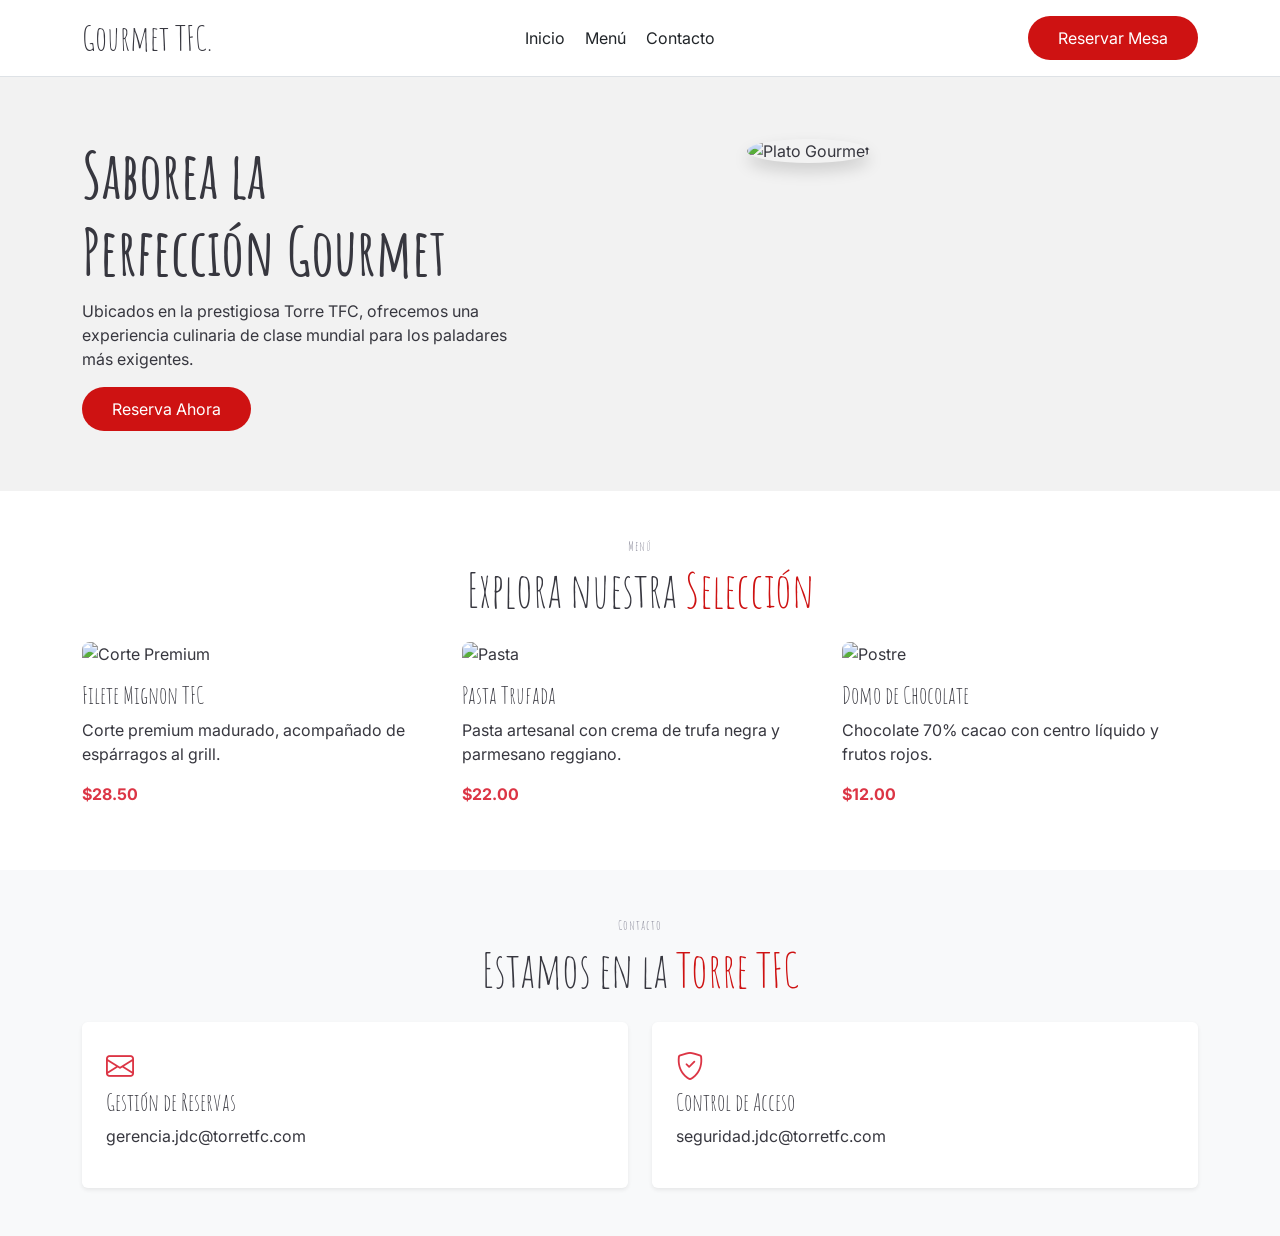
==== commit 3277efec: "IA clase 2 Nivel 1" ====
--- a/FRANKLIN/Yummy/Index.html
+++ b/FRANKLIN/Yummy/Index.html
@@ -4,369 +4,139 @@
 <head>
   <meta charset="utf-8">
   <meta content="width=device-width, initial-scale=1.0" name="viewport">
-  <title>Restaurante Gourmet - Torre TFC</title>
-  <meta name="description" content="Experiencia gastronómica exclusiva en la Torre TFC">
-  <meta name="keywords" content="restaurante, gourmet, torre tfc, cena, eventos">
+  <title>Gourmet TFC - Experiencia Gastronómica</title>
+  
+  <link href="https://fonts.googleapis.com/css2?family=Roboto:wght@300;400;700&family=Inter:wght@400;700&family=Amatic+SC:wght@400;700&display=swap" rel="stylesheet">
 
-  <link href="assets/img/favicon.png" rel="icon">
-  <link href="assets/img/apple-touch-icon.png" rel="apple-touch-icon">
+  <link href="https://cdn.jsdelivr.net/npm/bootstrap@5.3.0/dist/css/bootstrap.min.css" rel="stylesheet">
+  <link href="https://cdn.jsdelivr.net/npm/bootstrap-icons@1.10.5/font/bootstrap-icons.css" rel="stylesheet">
+  <link href="https://unpkg.com/aos@2.3.1/dist/aos.css" rel="stylesheet">
+  <link href="https://cdn.jsdelivr.net/npm/glightbox/dist/css/glightbox.min.css" rel="stylesheet">
+  <link href="https://cdn.jsdelivr.net/npm/swiper@10/swiper-bundle.min.css" rel="stylesheet">
 
-  <link href="https://fonts.googleapis.com" rel="preconnect">
-  <link href="https://fonts.gstatic.com" rel="preconnect" crossorigin>
-  <link href="https://fonts.googleapis.com/css2?family=Roboto:ital,wght@0,100;0,300;0,400;0,500;0,700;0,900;1,100;1,300;1,400;1,500;1,700;1,900&family=Inter:wght@100;200;300;400;500;600;700;800;900&family=Amatic+SC:wght@400;700&display=swap" rel="stylesheet">
-
-  <link href="assets/vendor/bootstrap/css/bootstrap.min.css" rel="stylesheet">
-  <link href="assets/vendor/bootstrap-icons/bootstrap-icons.css" rel="stylesheet">
-  <link href="assets/vendor/aos/aos.css" rel="stylesheet">
-  <link href="assets/vendor/glightbox/css/glightbox.min.css" rel="stylesheet">
-  <link href="assets/vendor/swiper/swiper-bundle.min.css" rel="stylesheet">
-
-  <link href="assets/css/main.css" rel="stylesheet">
+  <style>
+    :root { --color-primary: #ce1212; --color-secondary: #37373f; }
+    body { font-family: 'Inter', sans-serif; color: var(--color-secondary); }
+    h1, h2, h3, h4 { font-family: 'Amatic SC', cursive; }
+    .hero { background: #f2f2f2; padding: 60px 0; }
+    .hero h1 { font-size: 64px; font-weight: 700; color: var(--color-secondary); }
+    .btn-book { background: var(--color-primary); color: white; padding: 10px 30px; border-radius: 50px; text-decoration: none; }
+    .menu-item img { border-radius: 8px; margin-bottom: 15px; width: 100%; height: 250px; object-fit: cover; }
+    .section-title h2 { text-align: center; color: #7f7f90; font-size: 13px; letter-spacing: 1px; font-weight: 400; margin: 0; padding: 0; }
+    .section-title p { text-align: center; font-size: 48px; font-family: 'Amatic SC'; }
+    .section-title p span { color: var(--color-primary); }
+  </style>
 </head>
 
-<body class="index-page">
+<body>
 
-  <header id="header" class="header d-flex align-items-center sticky-top">
-    <div class="container position-relative d-flex align-items-center justify-content-between">
-
-      <a href="index.html" class="logo d-flex align-items-center me-auto me-xl-0">
-        <h1 class="sitename">Gourmet TFC</h1>
-        <span>.</span>
-      </a>
-
-      <nav id="navmenu" class="navmenu">
-        <ul>
-          <li><a href="#hero" class="active">Inicio<br></a></li>
-          <li><a href="#about">Nosotros</a></li>
-          <li><a href="#menu">Menú</a></li>
-          <li><a href="#events">Eventos</a></li>
-          <li><a href="#chefs">Chefs</a></li>
-          <li><a href="#gallery">Galería</a></li>
-          <li><a href="#contact">Contacto</a></li>
-        </ul>
-        <i class="mobile-nav-toggle d-xl-none bi bi-list"></i>
+  <header class="p-3 border-bottom sticky-top bg-white">
+    <div class="container d-flex justify-content-between align-items-center">
+      <h1 class="m-0" style="font-size: 35px;">Gourmet TFC<span>.</span></h1>
+      <nav class="d-none d-md-block">
+        <a href="#hero" class="px-2 text-dark text-decoration-none">Inicio</a>
+        <a href="#menu" class="px-2 text-dark text-decoration-none">Menú</a>
+        <a href="#contact" class="px-2 text-dark text-decoration-none">Contacto</a>
       </nav>
-
-      <a class="btn-getstarted" href="#book-a-table">Reservar Mesa</a>
-
+      <a href="#book" class="btn-book">Reservar Mesa</a>
     </div>
   </header>
 
-  <main class="main">
-
-    <section id="hero" class="hero section light-background">
+  <main>
+    <section id="hero" class="hero d-flex align-items-center">
       <div class="container">
-        <div class="row gy-4 justify-content-center justify-content-lg-between">
-          <div class="col-lg-5 order-2 order-lg-1 d-flex flex-column justify-content-center">
-            <h1 data-aos="fade-up">Saborea la Perfección<br>en cada Bocado</h1>
-            <p data-aos="fade-up" data-aos-delay="100">Descubre una experiencia gastronómica donde los ingredientes frescos se transforman en arte culinario para tu paladar.</p>
+        <div class="row justify-content-between gy-5">
+          <div class="col-lg-5 d-flex flex-column justify-content-center align-items-center align-items-lg-start text-center text-lg-start">
+            <h1 data-aos="fade-up">Saborea la<br>Perfección Gourmet</h1>
+            <p data-aos="fade-up" data-aos-delay="100">Ubicados en la prestigiosa Torre TFC, ofrecemos una experiencia culinaria de clase mundial para los paladares más exigentes.</p>
             <div class="d-flex" data-aos="fade-up" data-aos-delay="200">
-              <a href="#book-a-table" class="btn-get-started">Reserva Ahora</a>
-              <a href="https://www.youtube.com/watch?v=Y7f98aduVJ8" class="glightbox btn-watch-video d-flex align-items-center"><i class="bi bi-play-circle"></i><span>Ver Experiencia</span></a>
+              <a href="#book" class="btn-book">Reserva Ahora</a>
             </div>
           </div>
-          <div class="col-lg-5 order-1 order-lg-2 hero-img" data-aos="zoom-out">
-            <img src="assets/img/hero-img.png" class="img-fluid animated" alt="Plato Principal">
+          <div class="col-lg-5" data-aos="zoom-out">
+            <img src="https://images.unsplash.com/photo-1546069901-ba9599a7e63c?auto=format&fit=crop&w=800&q=80" class="img-fluid rounded-circle shadow" alt="Plato Gourmet">
           </div>
         </div>
       </div>
     </section>
 
-    <section id="about" class="about section">
-      <div class="container section-title" data-aos="fade-up">
-        <h2>Nosotros</h2>
-        <p><span>Conoce más</span> <span class="description-title">Sobre Gourmet TFC</span></p>
+    <section id="menu" class="py-5">
+      <div class="container" data-aos="fade-up">
+        <div class="section-title">
+          <h2>Menú</h2>
+          <p>Explora nuestra <span>Selección</span></p>
+        </div>
+
+        <div class="row gy-4">
+          <div class="col-lg-4 menu-item">
+            <img src="https://images.unsplash.com/photo-1544025162-d76694265947?auto=format&fit=crop&w=600&q=80" alt="Corte Premium">
+            <h4>Filete Mignon TFC</h4>
+            <p>Corte premium madurado, acompañado de espárragos al grill.</p>
+            <p class="fw-bold text-danger">$28.50</p>
+          </div>
+          <div class="col-lg-4 menu-item">
+            <img src="https://images.unsplash.com/photo-1565299624946-b28f40a0ae38?auto=format&fit=crop&w=600&q=80" alt="Pasta">
+            <h4>Pasta Trufada</h4>
+            <p>Pasta artesanal con crema de trufa negra y parmesano reggiano.</p>
+            <p class="fw-bold text-danger">$22.00</p>
+          </div>
+          <div class="col-lg-4 menu-item">
+            <img src="https://images.unsplash.com/photo-1559339352-11d035aa65de?auto=format&fit=crop&w=600&q=80" alt="Postre">
+            <h4>Domo de Chocolate</h4>
+            <p>Chocolate 70% cacao con centro líquido y frutos rojos.</p>
+            <p class="fw-bold text-danger">$12.00</p>
+          </div>
+        </div>
       </div>
+    </section>
 
-      <div class="container">
+    <section id="contact" class="py-5 bg-light">
+      <div class="container" data-aos="fade-up">
+        <div class="section-title">
+          <h2>Contacto</h2>
+          <p>Estamos en la <span>Torre TFC</span></p>
+        </div>
+
         <div class="row gy-4">
-          <div class="col-lg-7" data-aos="fade-up" data-aos-delay="100">
-            <img src="assets/img/about.jpg" class="img-fluid mb-4" alt="Interior Restaurante">
-            <div class="book-a-table">
-              <h3>Reservas Directas</h3>
-              <p>+1 5589 55488 55</p>
+          <div class="col-md-6">
+            <div class="p-4 bg-white shadow-sm rounded">
+              <i class="bi bi-envelope text-danger fs-3"></i>
+              <h4>Gestión de Reservas</h4>
+              <p>gerencia.jdc@torretfc.com</p>
             </div>
           </div>
-          <div class="col-lg-5" data-aos="fade-up" data-aos-delay="250">
-            <div class="content ps-0 ps-lg-5">
-              <p class="fst-italic">
-                Ubicados en el corazón de la Torre TFC, ofrecemos una fusión única de técnica tradicional y creatividad moderna.
-              </p>
-              <ul>
-                <li><i class="bi bi-check-circle-fill"></i> <span>Ingredientes orgánicos de proveedores locales seleccionados.</span></li>
-                <li><i class="bi bi-check-circle-fill"></i> <span>Ambiente exclusivo con vista panorámica a la ciudad.</span></li>
-                <li><i class="bi bi-check-circle-fill"></i> <span>Protocolos de seguridad y privacidad garantizados para ejecutivos.</span></li>
-              </ul>
-              <p>
-                Cada plato es una historia escrita por nuestros chefs, diseñada para elevar tus sentidos y convertir una comida ordinaria en un recuerdo inolvidable.
-              </p>
-              <div class="position-relative mt-4">
-                <img src="assets/img/about-2.jpg" class="img-fluid" alt="">
-                <a href="https://www.youtube.com/watch?v=Y7f98aduVJ8" class="glightbox pulsating-play-btn"></a>
-              </div>
+          <div class="col-md-6">
+            <div class="p-4 bg-white shadow-sm rounded">
+              <i class="bi bi-shield-check text-danger fs-3"></i>
+              <h4>Control de Acceso</h4>
+              <p>seguridad.jdc@torretfc.com</p>
             </div>
           </div>
         </div>
       </div>
     </section>
-
-    <section id="why-us" class="why-us section light-background">
-      <div class="container">
-        <div class="row gy-4">
-          <div class="col-lg-4" data-aos="fade-up" data-aos-delay="100">
-            <div class="why-box">
-              <h3>¿Por qué Gourmet TFC?</h3>
-              <p>
-                No solo servimos comida; creamos momentos. Nuestra ubicación estratégica y nuestro compromiso con la excelencia nos convierten en el referente gastronómico de la zona.
-              </p>
-              <div class="text-center">
-                <a href="#" class="more-btn"><span>Nuestra Historia</span> <i class="bi bi-chevron-right"></i></a>
-              </div>
-            </div>
-          </div>
-
-          <div class="col-lg-8 d-flex align-items-stretch">
-            <div class="row gy-4" data-aos="fade-up" data-aos-delay="200">
-              <div class="col-xl-4">
-                <div class="icon-box d-flex flex-column justify-content-center align-items-center">
-                  <i class="bi bi-clipboard-data"></i>
-                  <h4>Cortes Premium</h4>
-                  <p>Selección rigurosa de carnes con procesos de maduración controlados.</p>
-                </div>
-              </div>
-              <div class="col-xl-4" data-aos="fade-up" data-aos-delay="300">
-                <div class="icon-box d-flex flex-column justify-content-center align-items-center">
-                  <i class="bi bi-gem"></i>
-                  <h4>Servicio VIP</h4>
-                  <p>Atención personalizada para altos ejecutivos y eventos privados.</p>
-                </div>
-              </div>
-              <div class="col-xl-4" data-aos="fade-up" data-aos-delay="400">
-                <div class="icon-box d-flex flex-column justify-content-center align-items-center">
-                  <i class="bi bi-inboxes"></i>
-                  <h4>Cava Exclusiva</h4>
-                  <p>Maridaje perfecto con etiquetas nacionales e internacionales.</p>
-                </div>
-              </div>
-            </div>
-          </div>
-        </div>
-      </div>
-    </section>
-
-    <section id="menu" class="menu section">
-      <div class="container section-title" data-aos="fade-up">
-        <h2>Nuestro Menú</h2>
-        <p><span>Explora el</span> <span class="description-title">Sabor Gourmet</span></p>
-      </div>
-
-      <div class="container">
-        <ul class="nav nav-tabs d-flex justify-content-center" data-aos="fade-up" data-aos-delay="100">
-          <li class="nav-item">
-            <a class="nav-link active show" data-bs-toggle="tab" data-bs-target="#menu-starters"><h4>Entradas</h4></a>
-          </li>
-          <li class="nav-item">
-            <a class="nav-link" data-bs-toggle="tab" data-bs-target="#menu-lunch"><h4>Almuerzos</h4></a>
-          </li>
-          <li class="nav-item">
-            <a class="nav-link" data-bs-toggle="tab" data-bs-target="#menu-dinner"><h4>Cenas</h4></a>
-          </li>
-        </ul>
-
-        <div class="tab-content" data-aos="fade-up" data-aos-delay="200">
-          <div class="tab-pane fade active show" id="menu-starters">
-            <div class="tab-header text-center">
-              <p>Menú</p>
-              <h3>Entradas de Autor</h3>
-            </div>
-            <div class="row gy-5">
-              <div class="col-lg-4 menu-item">
-                <a href="assets/img/menu/menu-item-1.png" class="glightbox"><img src="assets/img/menu/menu-item-1.png" class="menu-img img-fluid" alt=""></a>
-                <h4>Carpaccio de Trufa</h4>
-                <p class="ingredients">Finas láminas de res, aceite de trufa, parmesano.</p>
-                <p class="price">$15.95</p>
-              </div>
-              <div class="col-lg-4 menu-item">
-                <a href="assets/img/menu/menu-item-2.png" class="glightbox"><img src="assets/img/menu/menu-item-2.png" class="menu-img img-fluid" alt=""></a>
-                <h4>Ceviche TFC</h4>
-                <p class="ingredients">Pesca del día, leche de tigre, camote glaseado.</p>
-                <p class="price">$18.95</p>
-              </div>
-              <div class="col-lg-4 menu-item">
-                <a href="assets/img/menu/menu-item-3.png" class="glightbox"><img src="assets/img/menu/menu-item-3.png" class="menu-img img-fluid" alt=""></a>
-                <h4>Burrata Caprese</h4>
-                <p class="ingredients">Tomates cherry, albahaca fresca, reducción de balsámico.</p>
-                <p class="price">$14.50</p>
-              </div>
-            </div>
-          </div>
-          </div>
-      </div>
-    </section>
-
-    <section id="events" class="events section">
-      <div class="container-fluid" data-aos="fade-up" data-aos-delay="100">
-        <div class="swiper init-swiper">
-          <script type="application/json" class="swiper-config">
-            {
-              "loop": true,
-              "speed": 600,
-              "autoplay": { "delay": 5000 },
-              "slidesPerView": "auto",
-              "pagination": { "el": ".swiper-pagination", "type": "bullets", "clickable": true },
-              "breakpoints": { "320": { "slidesPerView": 1, "spaceBetween": 40 }, "1200": { "slidesPerView": 3, "spaceBetween": 1 } }
-            }
-          </script>
-          <div class="swiper-wrapper">
-            <div class="swiper-slide event-item d-flex flex-column justify-content-end" style="background-image: url(assets/img/events-1.jpg)">
-              <h3>Cenas de Negocios</h3>
-              <div class="price align-self-start">$150/pax</div>
-              <p class="description">Privacidad total y menús ejecutivos diseñados para cerrar grandes acuerdos.</p>
-            </div>
-            <div class="swiper-slide event-item d-flex flex-column justify-content-end" style="background-image: url(assets/img/events-2.jpg)">
-              <h3>Eventos Privados</h3>
-              <div class="price align-self-start">$500/base</div>
-              <p class="description">Alquiler de salones exclusivos para celebraciones personales o lanzamientos de marca.</p>
-            </div>
-          </div>
-          <div class="swiper-pagination"></div>
-        </div>
-      </div>
-    </section>
-
-    <section id="book-a-table" class="book-a-table section">
-      <div class="container section-title" data-aos="fade-up">
-        <h2>Reservas</h2>
-        <p><span>Asegura tu</span> <span class="description-title">Lugar con Nosotros</span></p>
-      </div>
-
-      <div class="container">
-        <div class="row g-0" data-aos="fade-up" data-aos-delay="100">
-          <div class="col-lg-4 reservation-img" style="background-image: url(assets/img/reservation.jpg);"></div>
-          <div class="col-lg-8 d-flex align-items-center reservation-form-bg" data-aos="fade-up" data-aos-delay="200">
-            <form action="mailto:gerencia.jdc@torretfc.com" method="post" enctype="text/plain" class="php-email-form">
-              <div class="row gy-4">
-                <div class="col-lg-4 col-md-6">
-                  <input type="text" name="nombre" class="form-control" placeholder="Tu Nombre" required>
-                </div>
-                <div class="col-lg-4 col-md-6">
-                  <input type="email" class="form-control" name="email" placeholder="Tu Correo" required>
-                </div>
-                <div class="col-lg-4 col-md-6">
-                  <input type="text" class="form-control" name="telefono" placeholder="Tu Teléfono" required>
-                </div>
-                <div class="col-lg-4 col-md-6">
-                  <input type="date" name="fecha" class="form-control" required>
-                </div>
-                <div class="col-lg-4 col-md-6">
-                  <input type="time" class="form-control" name="hora" required>
-                </div>
-                <div class="col-lg-4 col-md-6">
-                  <input type="number" class="form-control" name="personas" placeholder="# Personas" required>
-                </div>
-              </div>
-              <div class="form-group mt-3">
-                <textarea class="form-control" name="mensaje" rows="5" placeholder="Observaciones especiales"></textarea>
-              </div>
-              <div class="text-center mt-3">
-                <button type="submit">Confirmar Reserva</button>
-              </div>
-            </form>
-          </div>
-        </div>
-      </div>
-    </section>
-
-    <section id="contact" class="contact section">
-      <div class="container section-title" data-aos="fade-up">
-        <h2>Contacto</h2>
-        <p><span>¿Necesitas ayuda?</span> <span class="description-title">Contáctanos</span></p>
-      </div>
-
-      <div class="container" data-aos="fade-up" data-aos-delay="100">
-        <div class="mb-5">
-          <iframe style="width: 100%; height: 400px;" src="https://www.google.com/maps/embed?pb=!1m18!1m12!1m3!1d3151.835434509374!2d-122.4194155!3d37.7749295!2m3!1f0!2f0!3f0!3m2!1i1024!2i768!4f13.1!3m3!1m2!1s0x8085809c6c8f4459%3A0xb10ed6d9b5050fa5!2sTorre+TFC!5e0!3m2!1sen!2sus!4v1567890123456" frameborder="0" allowfullscreen=""></iframe>
-        </div>
-
-        <div class="row gy-4">
-          <div class="col-md-6">
-            <div class="info-item d-flex align-items-center" data-aos="fade-up" data-aos-delay="200">
-              <i class="icon bi bi-geo-alt flex-shrink-0"></i>
-              <div>
-                <h3>Dirección</h3>
-                <p>Torre TFC, Nivel Ejecutivo, Calle Principal 123</p>
-              </div>
-            </div>
-          </div>
-          <div class="col-md-6">
-            <div class="info-item d-flex align-items-center" data-aos="fade-up" data-aos-delay="300">
-              <i class="icon bi bi-telephone flex-shrink-0"></i>
-              <div>
-                <h3>Llámanos</h3>
-                <p>+1 5589 55488 55</p>
-              </div>
-            </div>
-          </div>
-          <div class="col-md-6">
-            <div class="info-item d-flex align-items-center" data-aos="fade-up" data-aos-delay="400">
-              <i class="icon bi bi-envelope flex-shrink-0"></i>
-              <div>
-                <h3>Correos Electrónicos</h3>
-                <p>Atención: gerencia.jdc@torretfc.com<br>Accesos: seguridad.jdc@torretfc.com</p>
-              </div>
-            </div>
-          </div>
-          <div class="col-md-6">
-            <div class="info-item d-flex align-items-center" data-aos="fade-up" data-aos-delay="500">
-              <i class="icon bi bi-clock flex-shrink-0"></i>
-              <div>
-                <h3>Horarios de Apertura</h3>
-                <p><strong>Lun-Sáb:</strong> 11AM - 11PM; <strong>Domingo:</strong> Cerrado</p>
-              </div>
-            </div>
-          </div>
-        </div>
-      </div>
-    </section>
-
   </main>
 
-  <footer id="footer" class="footer dark-background">
-    <div class="container">
-      <div class="row gy-3">
-        <div class="col-lg-3 col-md-6 d-flex">
-          <i class="bi bi-geo-alt icon"></i>
-          <div>
-            <h4>Ubicación</h4>
-            <p>Torre TFC, Ciudad Empresarial</p>
-          </div>
-        </div>
-        <div class="col-lg-3 col-md-6 d-flex">
-          <i class="bi bi-telephone icon"></i>
-          <div>
-            <h4>Contacto Directo</h4>
-            <p><strong>Gerencia:</strong> gerencia.jdc@torretfc.com</p>
-          </div>
-        </div>
-        <div class="col-lg-3 col-md-6">
-          <h4>Síguenos</h4>
-          <div class="social-links d-flex">
-            <a href="#" class="instagram"><i class="bi bi-instagram"></i></a>
-            <a href="#" class="facebook"><i class="bi bi-facebook"></i></a>
-          </div>
-        </div>
-      </div>
-    </div>
-    <div class="container copyright text-center mt-4">
-      <p>© <span>Copyright</span> <strong class="px-1 sitename">Gourmet TFC</strong> <span>Todos los derechos reservados</span></p>
-    </div>
-  </footer>
+  <script src="https://cdn.jsdelivr.net/npm/bootstrap@5.3.0/dist/js/bootstrap.bundle.min.js"></script>
+  <script src="https://unpkg.com/aos@2.3.1/dist/aos.js"></script>
+  <script src="https://cdn.jsdelivr.net/npm/glightbox/dist/js/glightbox.min.js"></script>
+  <script src="https://cdn.jsdelivr.net/npm/swiper@10/swiper-bundle.min.js"></script>
 
-  <script src="assets/vendor/bootstrap/js/bootstrap.bundle.min.js"></script>
-  <script src="assets/vendor/aos/aos.js"></script>
-  <script src="assets/vendor/glightbox/js/glightbox.min.js"></script>
-  <script src="assets/vendor/swiper/swiper-bundle.min.js"></script>
-  <script src="assets/js/main.js"></script>
-
+  <script>
+    AOS.init({ duration: 1000, easing: 'ease-in-out', once: true });
+  </script>
+  <!--Start of Tawk.to Script-->
+<script type="text/javascript">
+var Tawk_API=Tawk_API||{}, Tawk_LoadStart=new Date();
+(function(){
+var s1=document.createElement("script"),s0=document.getElementsByTagName("script")[0];
+s1.async=true;
+s1.src='https://embed.tawk.to/69a71b85b326341c3a98c19b/1jiqc70mt';
+s1.charset='UTF-8';
+s1.setAttribute('crossorigin','*');
+s0.parentNode.insertBefore(s1,s0);
+})();
+</script>
+<!--End of Tawk.to Script-->
 </body>
 </html>
